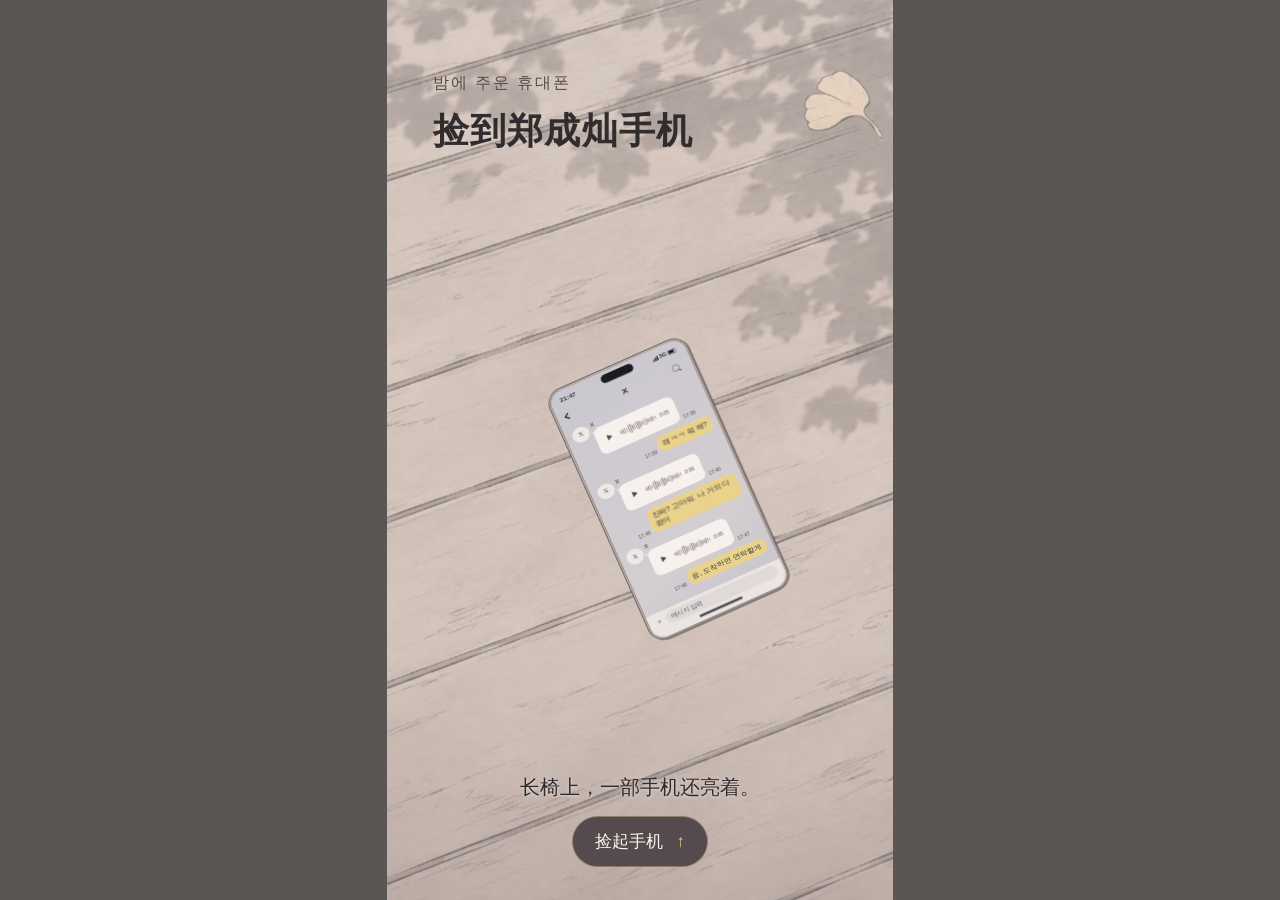
==== phone/index.html @ 981dafd4 "Stage reach and lift separately with a photo-referenced illustrated grip" ====
<!doctype html>
<html lang="zh-CN">
<head>
  <meta charset="utf-8">
  <meta name="viewport" content="width=device-width,initial-scale=1,viewport-fit=cover">
  <meta name="theme-color" content="#5b5554">
  <title>捡到郑成灿手机</title>
  <meta name="description" content="一部亮着的手机，一条没来得及回的消息。第一人称互动手书。">
  <link rel="stylesheet" href="film.css?v=5">
  <script defer src="film.js?v=5"></script>
</head>
<body>
  <main class="film" id="film" data-scene="opening" aria-label="捡到郑成灿手机">
    <div class="street" aria-hidden="true"><div class="pavement"></div></div>
    <div class="title">
      <span lang="ko">밤에 주운 휴대폰</span>
      <h1>捡到郑成灿手机</h1>
    </div>
    <div class="prop">
      <div class="phone">
        <div class="lcd" lang="ko">
          <div class="status"><span>21:47</span><span class="island"></span><span class="signals" aria-label="5G, 배터리 78%"><i class="bars"></i> 5G <i class="battery"></i></span></div>
          <header class="chat-head">
            <span class="back-icon" aria-hidden="true"></span><strong>X</strong>
            <button id="search-toggle" class="icon-button" aria-label="대화 검색" aria-expanded="false" disabled><i class="search-icon"></i></button>
          </header>
          <form id="search" class="search" hidden>
            <input id="query" type="search" aria-label="대화 검색" placeholder="대화 내용 검색">
            <button type="submit">찾기</button>
            <output id="search-result" aria-live="polite"></output>
          </form>
          <div id="messages" class="messages" role="region" aria-label="X와의 대화" tabindex="-1"></div>
          <div class="composer"><span aria-hidden="true">＋</span><span>메시지 입력</span></div>
          <div class="home-line"></div>
        </div>
      </div>
      <img class="held-art" src="media/held.webp" alt="" aria-hidden="true" draggable="false">
    </div>
    <img class="reach-art" src="media/reach.webp" alt="" aria-hidden="true" draggable="false">
    <div class="opening-copy">
      <p>长椅上，一部手机还亮着。</p>
      <button class="action" id="pickup">捡起手机 <span aria-hidden="true">↑</span></button>
    </div>
    <div class="chat-copy" hidden>
      <p>滑动查看聊天记录，点按播放韩语语音</p>
      <button class="action" id="listen">听见身后有人 <span aria-hidden="true">↗</span></button>
    </div>
    <section class="ending" aria-label="转身后的夜景" hidden>
      <img class="far" src="media/IMG_8201(1).jpeg" alt="夜色广场里回头望来的成灿" draggable="false">
      <img class="near" src="media/IMG_8200(1).jpeg" alt="灯光下近处的成灿" draggable="false">
    </section>
    <div class="ending-copy" hidden>
      <div class="subtitle"><span lang="ko">저기요. 혹시 그거 제 휴대폰이에요?</span><span>打扰一下，那是我的手机吗？</span></div>
      <button class="action" id="turn" hidden>转身抬头 <span aria-hidden="true">↗</span></button>
      <button class="action" id="restart" hidden>从头再看 <span aria-hidden="true">↺</span></button>
    </div>
    <span id="announcement" class="sr-only" role="status"></span>
  </main>
</body>
</html>
---- phone/film.css ----
:root { color-scheme: dark; font-family: -apple-system, BlinkMacSystemFont, "Apple SD Gothic Neo", "PingFang SC", sans-serif; }
* { box-sizing: border-box; }
[hidden] { display: none !important; }
body { margin: 0; min-height: 100vh; min-height: 100dvh; display: grid; place-items: center; overflow: hidden; background: #5b5554; }
button, input { font: inherit; }
button { cursor: pointer; }
button:focus-visible, [tabindex]:focus-visible { outline: 2px solid #e3bd73; outline-offset: -2px; }
.film {
  position: relative; overflow: hidden; isolation: isolate; container-type: inline-size;
  width: min(100vw, 56.25vh); width: min(100vw, 56.25dvh);
  aspect-ratio: 9 / 16; background: #bdb3af; color: #312c2d;
}
.street { position: absolute; inset: 0; overflow: hidden; background: #bdb3af; transition: transform 900ms ease, opacity 600ms ease; }
.pavement {
  position: absolute; inset: 0;
  background: linear-gradient(180deg, #f3ebe02a, transparent 36%, transparent 70%, #66565735),
    url("media/bench.webp") center / cover, #bdb3af;
  transform: scale(1.05); animation: look-down 1000ms ease-out both;
}
@keyframes look-down {
  from { transform: translateY(2%) scale(1.10); }
  to { transform: scale(1.05); }
}
.title { position: absolute; z-index: 2; top: 8%; left: 9%; transition: opacity 350ms; }
.title span { color: #544c49; font-size: 3.2cqw; letter-spacing: .12em; }
h1 { font-family: "Songti SC", "Noto Serif CJK SC", Georgia, serif; margin: .35em 0; font-size: 7.2cqw; font-weight: 600; letter-spacing: .035em; }
.prop {
  --on-bench: translate(8%, 11%) rotate(-24deg) scale(.43, .37);
  --reading: translate(0, 0) rotate(-3deg) scale(1);
  position: absolute; z-index: 1; width: 70%; left: 15%; top: 4.2%;
  aspect-ratio: 71.9 / 150; transform: var(--on-bench);
}
.phone {
  position: absolute; inset: 0; z-index: 1;
  background: #9c918c; border: .42cqw solid #554d4c; border-radius: 8.2cqw; padding: 1cqw;
  box-shadow: .45cqw .65cqw 0 #61565588, inset 0 0 0 .35cqw #d2c7bc; overflow: hidden;
}
.reach-art, .held-art { position: absolute; pointer-events: none; opacity: 0; }
.reach-art { z-index: 2; width: 52%; left: -2%; top: 51%; }
.held-art { z-index: 2; display: block; max-width: none; left: -44.917%; top: -12.365%; width: 189.279%; height: 138.628%; }
.film[data-scene="reaching"] .reach-art { animation: reach 620ms cubic-bezier(.16,.65,.35,1) both; }
.film[data-scene="lifting"] .reach-art { animation: release-reach 160ms linear both; }
@keyframes reach {
  from { opacity: 0; transform: translate(-30%, 40%) rotate(-6deg); }
  36% { opacity: 1; }
  to { opacity: 1; transform: translate(0, 0) rotate(0); }
}
@keyframes release-reach { from { opacity: 1; } to { opacity: 0; } }
.film:is([data-scene="chat"],[data-scene="heard"],[data-scene="turning"]) .phone {
  border-color: transparent; box-shadow: none; background: #d0cbd0;
}
.film[data-scene="lifting"] .prop { animation: raise-phone 1260ms cubic-bezier(.46,0,.22,1) both; }
.film[data-scene="lifting"] .held-art { animation: reveal-grip 160ms linear both; }
.film:is([data-scene="chat"], [data-scene="heard"], [data-scene="turning"]) .held-art { opacity: 1; }
.film:is([data-scene="chat"], [data-scene="heard"], [data-scene="turning"], [data-scene="ending"]) .prop {
  transform: var(--reading); transition: transform 820ms cubic-bezier(.23,.62,.25,1), opacity 500ms ease;
}
@keyframes raise-phone {
  from { transform: var(--on-bench); }
  to { transform: var(--reading); }
}
@keyframes reveal-grip { from { opacity: 0; } to { opacity: 1; } }
.film:is([data-scene="lifting"],[data-scene="chat"],[data-scene="heard"]) .street { transform: translateY(3%) scale(1.12); }
.film:not([data-scene="opening"]) .title { opacity: 0; pointer-events: none; }
.film[data-scene="heard"] .prop { transform: translateY(7%) rotate(-6deg) scale(.91); }
.film:is([data-scene="turning"],[data-scene="ending"]) .prop { opacity: 0; transform: translate(28%, 55%) rotate(-15deg) scale(.78); pointer-events: none; }
.film:is([data-scene="turning"],[data-scene="ending"]) .street { transform: translate(-25%, 23%) scale(1.38); opacity: .3; }
.lcd { height: 100%; display: flex; flex-direction: column; overflow: hidden; border-radius: 6.8cqw; background: linear-gradient(155deg, #c9c7cf, #d4ced1 68%, #c8c4cd); color: #393336; font-size: 3.5cqw; }
.status { position: relative; height: 9cqw; flex: none; display: flex; justify-content: space-between; align-items: center; padding: 1.6cqw 4.6cqw 0; font-size: 3.05cqw; font-weight: 700; }
.island { position: absolute; left: 50%; top: 1.7cqw; transform: translateX(-50%); background: #191b1e; width: 16cqw; height: 4.6cqw; border-radius: 9cqw; }
.signals { display: flex; align-items: center; gap: .7cqw; font-size: 2.55cqw; }
.bars { width: 3cqw; height: 2.5cqw; background: #181c22; clip-path: polygon(0 68%,18% 68%,18% 100%,27% 100%,27% 45%,45% 45%,45% 100%,54% 100%,54% 23%,72% 23%,72% 100%,81% 100%,81% 0,100% 0,100% 100%,0 100%); }
.battery { position: relative; width: 4cqw; height: 2.25cqw; border: 1px solid #181c22; border-radius: .5cqw; }
.battery::before { content: ""; position: absolute; inset: .25cqw 23% .25cqw .25cqw; border-radius: .2cqw; background: #181c22; }
.chat-head { display: grid; grid-template-columns: 1fr 2fr 1fr; align-items: center; justify-items: center; min-height: 10.5cqw; flex: none; padding: 0 3cqw; font-size: 4.3cqw; }
.back-icon { background: #181c22; width: 3.6cqw; height: 3.6cqw; clip-path: polygon(65% 0, 77% 13%, 34% 50%, 77% 87%, 65% 100%, 8% 50%); justify-self: start; }
.icon-button { justify-self: end; width: 10cqw; height: 10cqw; border: 0; background: transparent; color: inherit; display: grid; place-items: center; }
.search-icon { width: 3.5cqw; height: 3.5cqw; border: 1.5px solid; border-radius: 50%; position: relative; }
.search-icon::after { content: ""; position: absolute; width: 1.65cqw; height: 1.5px; background: currentColor; top: 100%; left: 78%; transform: rotate(45deg); }
.search { padding: 1cqw 3cqw; display: flex; gap: 1cqw; align-items: center; flex-wrap: wrap; }
.search input { flex: 1; min-width: 0; font-size: max(16px, 3.5cqw); border-radius: 1cqw; }
.search button { border: 0; border-radius: 1cqw; padding: 2cqw; background: #e9d38c; color: #181c22; }
.search output { width: 100%; font-size: 3cqw; }
.messages { flex: 1; min-height: 0; overflow-y: auto; overscroll-behavior: contain; -webkit-overflow-scrolling: touch; padding: 2cqw 3cqw 3cqw; touch-action: pan-y; }
.date { width: max-content; max-width: 100%; margin: 2cqw auto 3.5cqw; border-radius: 9cqw; background: #9a909541; color: #494146; padding: 1.2cqw 2.5cqw; font-size: 2.75cqw; }
.row { display: flex; gap: 1.5cqw; align-items: flex-start; margin-bottom: 2.8cqw; }
.avatar { display: grid; place-items: center; width: 8cqw; height: 8cqw; flex: none; border-radius: 50%; background: #eee9e6; color: #51474c; font: 3.3cqw Georgia, serif; }
.name { font-size: 2.95cqw; margin-bottom: .8cqw; }
.content { min-width: 0; max-width: 73%; }
.bubble { margin: 0; position: relative; background: #f6f1ed; color: #393336; border-radius: 3.2cqw; padding: 1.8cqw 2.15cqw; line-height: 1.38; word-break: keep-all; overflow-wrap: anywhere; }
.bubble::before { content: ""; position: absolute; top: 1.3cqw; left: -1cqw; border-right: 1.3cqw solid #f6f1ed; border-bottom: 1.1cqw solid transparent; }
.mine { flex-direction: row-reverse; }
.mine .bubble { background: #e9d38c; }
.mine .bubble::before { left: auto; right: -1cqw; transform: scaleX(-1); border-right-color: #e9d38c; }
.row time { align-self: flex-end; color: #5b5158; font-size: 2.4cqw; white-space: nowrap; }
.row.match .bubble { outline: 2px solid #a26519; }
.voice { display: flex; align-items: center; gap: 1.5cqw; padding: .4cqw 1.4cqw .4cqw 0; border: 0; border-radius: 3.2cqw; background: #f6f1ed; color: #4a4248; min-height: 11.4cqw; }
.voice .play { font-size: 3.6cqw; min-width: 8cqw; text-align: center; }
.wave { position: relative; width: 18cqw; height: 5cqw; display: flex; align-items: center; gap: .45cqw; }
.wave i { width: .5cqw; border-radius: 1cqw; background: #9b8f96; height: var(--height); }
.wave i.elapsed { background: #665660; }
.voice time { align-self: center; font-variant-numeric: tabular-nums; }
.composer { display: grid; grid-template-columns: auto 1fr; align-items: center; gap: 2cqw; background: #ece6e3; flex: none; min-height: 9.7cqw; padding: 1.4cqw 3cqw 1cqw; color: #53585e; }
.composer span:nth-child(2) { color: #555b63; background: #e0d9d8; border-radius: 5cqw; padding: 1.3cqw 2.4cqw; font-size: 3cqw; }
.home-line { position: relative; flex: none; height: 4cqw; background: #ece6e3; }
.home-line::after { content: ""; position: absolute; top: .8cqw; left: 34%; width: 32%; height: .9cqw; border-radius: 9cqw; background: #24252b; }
.opening-copy,.chat-copy,.ending-copy { position: absolute; z-index: 3; bottom: 3.7%; left: 6%; right: 6%; text-align: center; }
.opening-copy p,.chat-copy p { margin: 0 0 1.5cqw; color: #30292d; text-shadow: 0 1px 3px #e7dfd6; font-size: 3.3cqw; }
.opening-copy p { margin-bottom: 3cqw; font-size: 4cqw; }
.action { border: 1px solid #e1c49a67; padding: 2.5cqw 4.4cqw; min-height: 44px; border-radius: 10cqw; background: #4d4347ed; color: #fff6ed; font-size: clamp(13px,3.35cqw,18px); }
.action span { margin-left: 1.6cqw; color: #e7bf87; }
.ending { position: absolute; z-index: 2; inset: 0; pointer-events: none; }
.ending img { width: 100%; height: 100%; object-fit: cover; object-position: 47% center; position: absolute; inset: 0; opacity: 0; }
.ending .near { object-position: center; transition: opacity 850ms ease, transform 2s ease-out; transform: scale(1.03); }
.film:is([data-scene="turning"],[data-scene="ending"]) .far { animation: turn-up 1250ms cubic-bezier(.18,.6,.27,1) both; }
@keyframes turn-up {
  from { opacity: 0; transform: translate(16%, -11%) scale(1.22); }
  55% { opacity: 1; }
  to { opacity: 1; transform: scale(1.025); }
}
.film[data-scene="ending"] .near { opacity: 1; transform: scale(1); }
.ending-copy { bottom: 4%; }
.subtitle { display: grid; gap: .7cqw; margin: 0 auto 3cqw; width: fit-content; max-width: 100%; background: #171b20dc; padding: 2cqw 3cqw; border-radius: 1.5cqw; font-size: 3.5cqw; }
.subtitle span + span { color: #e7d4b9; font-size: 3.12cqw; }
.sr-only { position: absolute; width: 1px; height: 1px; overflow: hidden; clip-path: inset(50%); }
@media (prefers-reduced-motion: reduce) {
  *, *::before, *::after { animation-duration: 1ms !important; transition-duration: 1ms !important; }
}
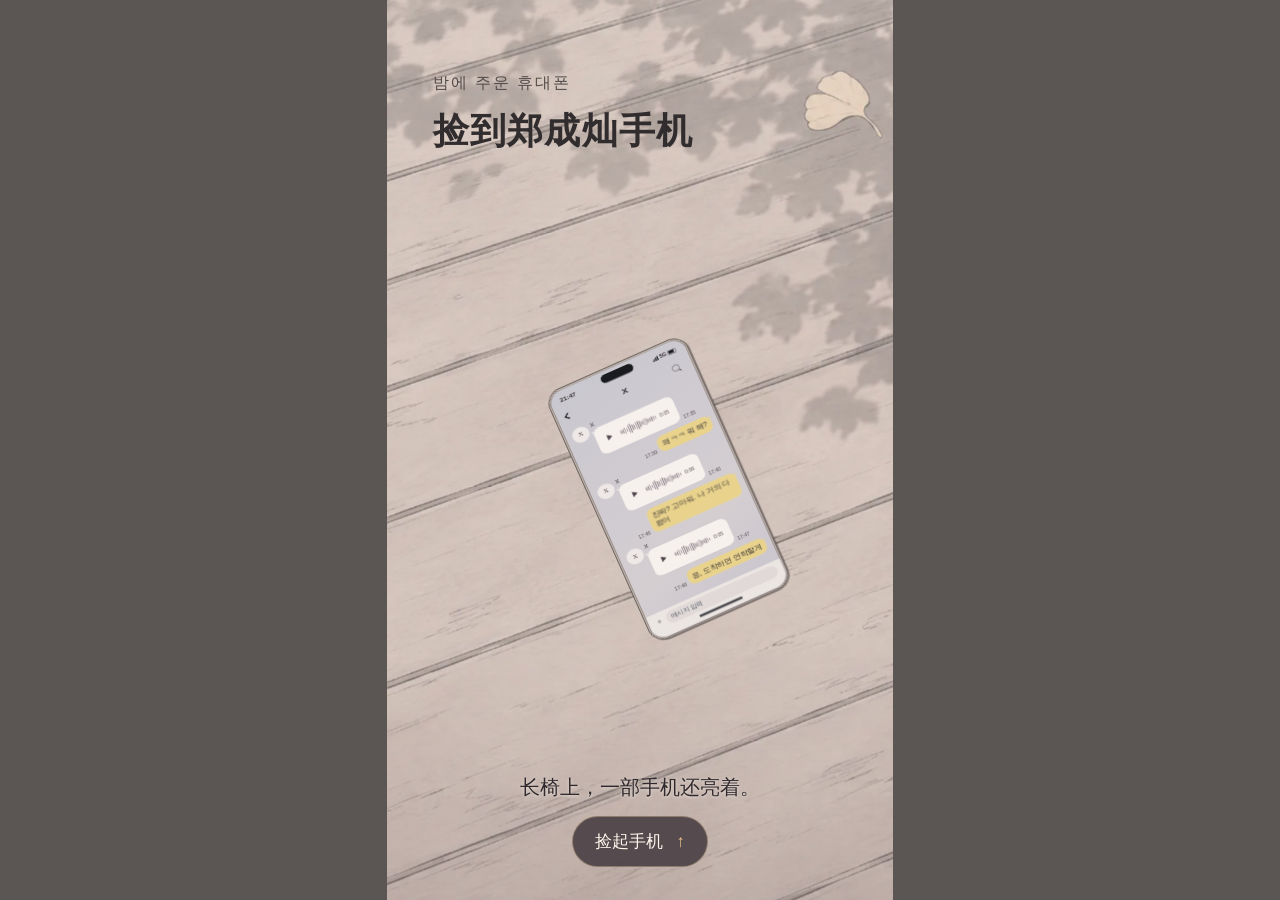
==== commit 98f78a01: "Polish chat scrolling and the reach sleeve edge" ====
--- a/phone/index.html
+++ b/phone/index.html
@@ -6,7 +6,7 @@
   <meta name="theme-color" content="#5b5554">
   <title>捡到郑成灿手机</title>
   <meta name="description" content="一部亮着的手机，一条没来得及回的消息。第一人称互动手书。">
-  <link rel="stylesheet" href="film.css?v=5">
+  <link rel="stylesheet" href="film.css?v=5.1">
   <script defer src="film.js?v=5"></script>
 </head>
 <body>
--- a/phone/film.css
+++ b/phone/film.css
@@ -126,3 +126,8 @@
 @media (prefers-reduced-motion: reduce) {
   *, *::before, *::after { animation-duration: 1ms !important; transition-duration: 1ms !important; }
 }
+
+.reach-art { mask-image: linear-gradient(to bottom, black 80%, transparent 100%); }
+.messages { scrollbar-width: none; }
+.messages::-webkit-scrollbar { display: none; }
+.chat-copy { bottom: 2.5%; }
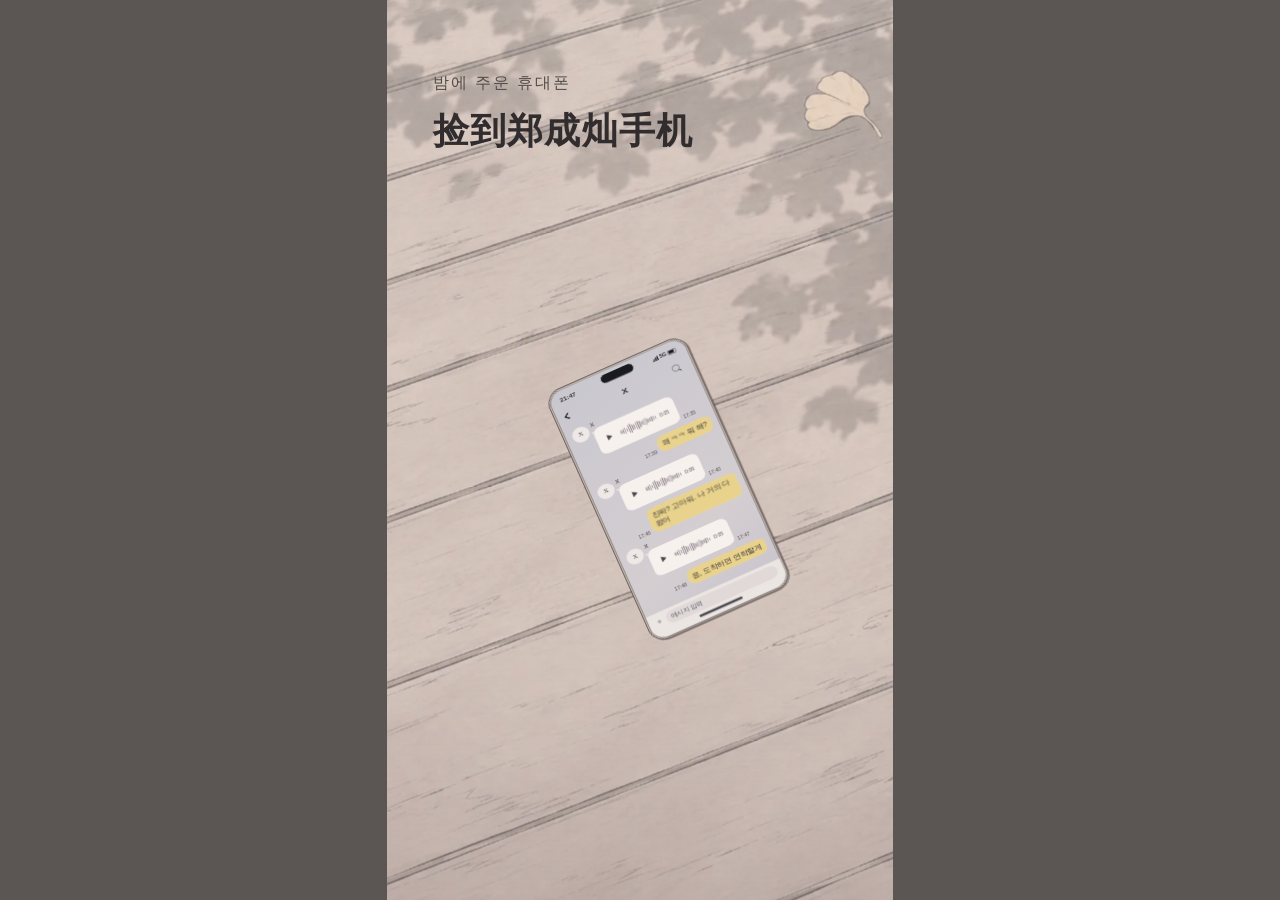
==== commit 4764d0ab: "Pick up the phone directly and remove the chat overlay" ====
--- a/phone/index.html
+++ b/phone/index.html
@@ -6,8 +6,8 @@
   <meta name="theme-color" content="#5b5554">
   <title>捡到郑成灿手机</title>
   <meta name="description" content="一部亮着的手机，一条没来得及回的消息。第一人称互动手书。">
-  <link rel="stylesheet" href="film.css?v=5.1">
-  <script defer src="film.js?v=5"></script>
+  <link rel="stylesheet" href="film.css?v=6">
+  <script defer src="film.js?v=6"></script>
 </head>
 <body>
   <main class="film" id="film" data-scene="opening" aria-label="捡到郑成灿手机">
@@ -34,17 +34,10 @@
           <div class="home-line"></div>
         </div>
       </div>
+      <button class="pickup-target" id="pickup" type="button" aria-label="捡起手机"></button>
       <img class="held-art" src="media/held.webp" alt="" aria-hidden="true" draggable="false">
     </div>
     <img class="reach-art" src="media/reach.webp" alt="" aria-hidden="true" draggable="false">
-    <div class="opening-copy">
-      <p>长椅上，一部手机还亮着。</p>
-      <button class="action" id="pickup">捡起手机 <span aria-hidden="true">↑</span></button>
-    </div>
-    <div class="chat-copy" hidden>
-      <p>滑动查看聊天记录，点按播放韩语语音</p>
-      <button class="action" id="listen">听见身后有人 <span aria-hidden="true">↗</span></button>
-    </div>
     <section class="ending" aria-label="转身后的夜景" hidden>
       <img class="far" src="media/IMG_8201(1).jpeg" alt="夜色广场里回头望来的成灿" draggable="false">
       <img class="near" src="media/IMG_8200(1).jpeg" alt="灯光下近处的成灿" draggable="false">
--- a/phone/film.css
+++ b/phone/film.css
@@ -35,6 +35,7 @@
   background: #9c918c; border: .42cqw solid #554d4c; border-radius: 8.2cqw; padding: 1cqw;
   box-shadow: .45cqw .65cqw 0 #61565588, inset 0 0 0 .35cqw #d2c7bc; overflow: hidden;
 }
+.pickup-target { position: absolute; inset: 0; z-index: 3; border: 0; border-radius: 8.2cqw; background: transparent; -webkit-tap-highlight-color: transparent; }
 .reach-art, .held-art { position: absolute; pointer-events: none; opacity: 0; }
 .reach-art { z-index: 2; width: 52%; left: -2%; top: 51%; }
 .held-art { z-index: 2; display: block; max-width: none; left: -44.917%; top: -12.365%; width: 189.279%; height: 138.628%; }
@@ -104,9 +105,7 @@
 .composer span:nth-child(2) { color: #555b63; background: #e0d9d8; border-radius: 5cqw; padding: 1.3cqw 2.4cqw; font-size: 3cqw; }
 .home-line { position: relative; flex: none; height: 4cqw; background: #ece6e3; }
 .home-line::after { content: ""; position: absolute; top: .8cqw; left: 34%; width: 32%; height: .9cqw; border-radius: 9cqw; background: #24252b; }
-.opening-copy,.chat-copy,.ending-copy { position: absolute; z-index: 3; bottom: 3.7%; left: 6%; right: 6%; text-align: center; }
-.opening-copy p,.chat-copy p { margin: 0 0 1.5cqw; color: #30292d; text-shadow: 0 1px 3px #e7dfd6; font-size: 3.3cqw; }
-.opening-copy p { margin-bottom: 3cqw; font-size: 4cqw; }
+.ending-copy { position: absolute; z-index: 3; bottom: 3.7%; left: 6%; right: 6%; text-align: center; }
 .action { border: 1px solid #e1c49a67; padding: 2.5cqw 4.4cqw; min-height: 44px; border-radius: 10cqw; background: #4d4347ed; color: #fff6ed; font-size: clamp(13px,3.35cqw,18px); }
 .action span { margin-left: 1.6cqw; color: #e7bf87; }
 .ending { position: absolute; z-index: 2; inset: 0; pointer-events: none; }
@@ -130,4 +129,3 @@
 .reach-art { mask-image: linear-gradient(to bottom, black 80%, transparent 100%); }
 .messages { scrollbar-width: none; }
 .messages::-webkit-scrollbar { display: none; }
-.chat-copy { bottom: 2.5%; }
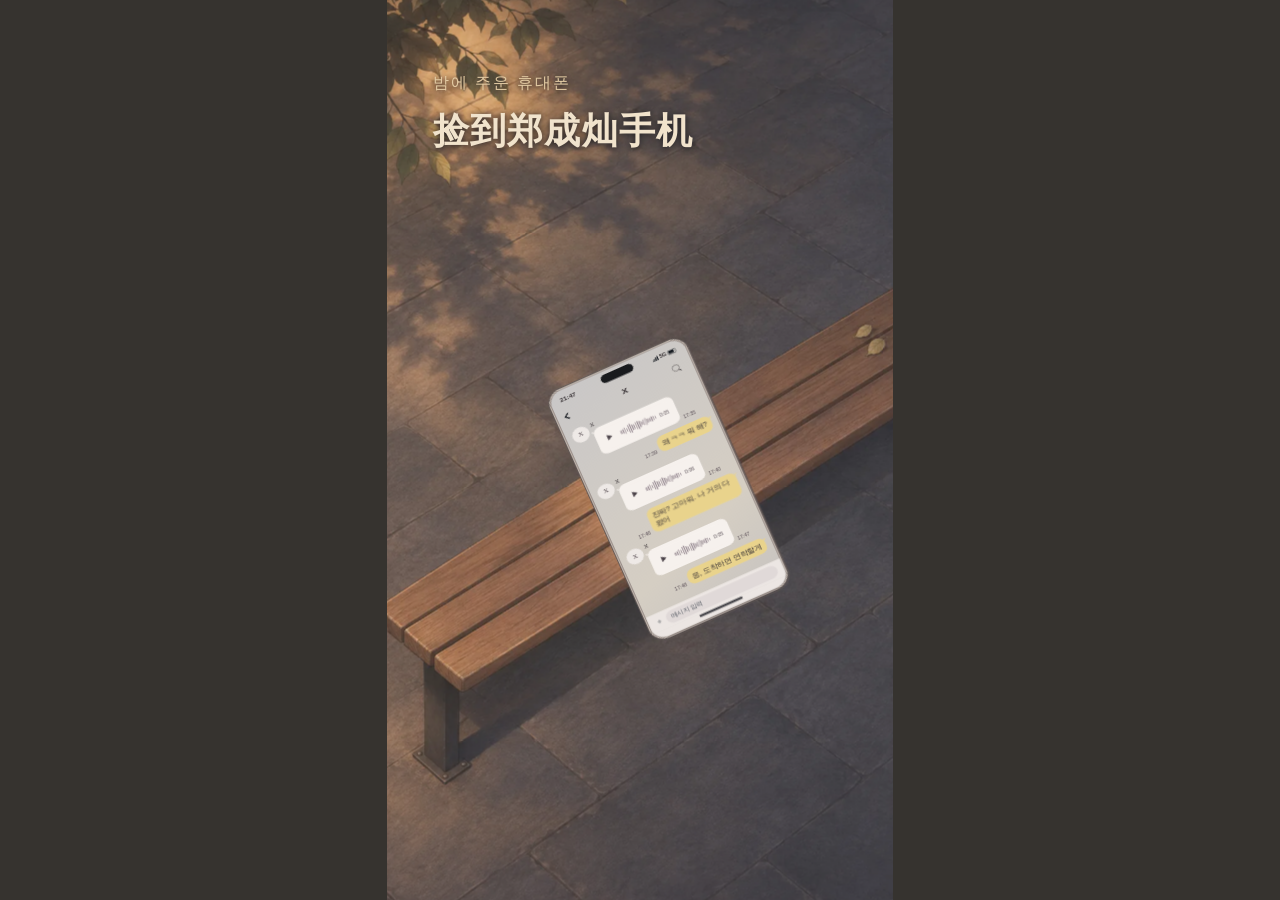
==== commit d0b75292: "Add story sound effects, outside double-tap, and the nighttime bench" ====
--- a/phone/index.html
+++ b/phone/index.html
@@ -6,8 +6,8 @@
   <meta name="theme-color" content="#5b5554">
   <title>捡到郑成灿手机</title>
   <meta name="description" content="一部亮着的手机，一条没来得及回的消息。第一人称互动手书。">
-  <link rel="stylesheet" href="film.css?v=6">
-  <script defer src="film.js?v=6"></script>
+  <link rel="stylesheet" href="film.css?v=7">
+  <script defer src="film.js?v=7"></script>
 </head>
 <body>
   <main class="film" id="film" data-scene="opening" aria-label="捡到郑成灿手机">
@@ -16,6 +16,7 @@
       <span lang="ko">밤에 주운 휴대폰</span>
       <h1>捡到郑成灿手机</h1>
     </div>
+    <button class="outside-phone" id="continue-story" type="button" aria-label="连续点两次手机外继续剧情" hidden></button>
     <div class="prop">
       <div class="phone">
         <div class="lcd" lang="ko">
--- a/phone/film.css
+++ b/phone/film.css
@@ -1,29 +1,30 @@
 :root { color-scheme: dark; font-family: -apple-system, BlinkMacSystemFont, "Apple SD Gothic Neo", "PingFang SC", sans-serif; }
 * { box-sizing: border-box; }
 [hidden] { display: none !important; }
-body { margin: 0; min-height: 100vh; min-height: 100dvh; display: grid; place-items: center; overflow: hidden; background: #5b5554; }
+body { margin: 0; min-height: 100vh; min-height: 100dvh; display: grid; place-items: center; overflow: hidden; background: #36332f; }
 button, input { font: inherit; }
 button { cursor: pointer; }
 button:focus-visible, [tabindex]:focus-visible { outline: 2px solid #e3bd73; outline-offset: -2px; }
 .film {
   position: relative; overflow: hidden; isolation: isolate; container-type: inline-size;
   width: min(100vw, 56.25vh); width: min(100vw, 56.25dvh);
-  aspect-ratio: 9 / 16; background: #bdb3af; color: #312c2d;
+  aspect-ratio: 9 / 16; background: #5b554e; color: #312c2d;
 }
-.street { position: absolute; inset: 0; overflow: hidden; background: #bdb3af; transition: transform 900ms ease, opacity 600ms ease; }
+.street { position: absolute; inset: 0; overflow: hidden; background: #5b554e; transition: transform 900ms ease, opacity 600ms ease; }
 .pavement {
   position: absolute; inset: 0;
-  background: linear-gradient(180deg, #f3ebe02a, transparent 36%, transparent 70%, #66565735),
-    url("media/bench.webp") center / cover, #bdb3af;
+  background: linear-gradient(180deg, #24232930, transparent 36%, transparent 70%, #28252c36),
+    url("media/night-bench.webp") center / cover, #5b554e;
   transform: scale(1.05); animation: look-down 1000ms ease-out both;
 }
 @keyframes look-down {
   from { transform: translateY(2%) scale(1.10); }
   to { transform: scale(1.05); }
 }
-.title { position: absolute; z-index: 2; top: 8%; left: 9%; transition: opacity 350ms; }
-.title span { color: #544c49; font-size: 3.2cqw; letter-spacing: .12em; }
+.title { position: absolute; z-index: 2; top: 8%; left: 9%; color: #f1e3cc; text-shadow: 0 1px 6px #1f1e21; transition: opacity 350ms; }
+.title span { color: #e2caa3; font-size: 3.2cqw; letter-spacing: .12em; }
 h1 { font-family: "Songti SC", "Noto Serif CJK SC", Georgia, serif; margin: .35em 0; font-size: 7.2cqw; font-weight: 600; letter-spacing: .035em; }
+.outside-phone { position: absolute; inset: 0; z-index: 0; border: 0; background: transparent; touch-action: manipulation; -webkit-tap-highlight-color: transparent; }
 .prop {
   --on-bench: translate(8%, 11%) rotate(-24deg) scale(.43, .37);
   --reading: translate(0, 0) rotate(-3deg) scale(1);
@@ -37,8 +38,8 @@
 }
 .pickup-target { position: absolute; inset: 0; z-index: 3; border: 0; border-radius: 8.2cqw; background: transparent; -webkit-tap-highlight-color: transparent; }
 .reach-art, .held-art { position: absolute; pointer-events: none; opacity: 0; }
-.reach-art { z-index: 2; width: 52%; left: -2%; top: 51%; }
-.held-art { z-index: 2; display: block; max-width: none; left: -44.917%; top: -12.365%; width: 189.279%; height: 138.628%; }
+.reach-art { filter: sepia(.13) brightness(.92); z-index: 2; width: 52%; left: -2%; top: 51%; }
+.held-art { filter: sepia(.13) brightness(.92); z-index: 2; display: block; max-width: none; left: -44.917%; top: -12.365%; width: 189.279%; height: 138.628%; }
 .film[data-scene="reaching"] .reach-art { animation: reach 620ms cubic-bezier(.16,.65,.35,1) both; }
 .film[data-scene="lifting"] .reach-art { animation: release-reach 160ms linear both; }
 @keyframes reach {
@@ -66,7 +67,7 @@
 .film[data-scene="heard"] .prop { transform: translateY(7%) rotate(-6deg) scale(.91); }
 .film:is([data-scene="turning"],[data-scene="ending"]) .prop { opacity: 0; transform: translate(28%, 55%) rotate(-15deg) scale(.78); pointer-events: none; }
 .film:is([data-scene="turning"],[data-scene="ending"]) .street { transform: translate(-25%, 23%) scale(1.38); opacity: .3; }
-.lcd { height: 100%; display: flex; flex-direction: column; overflow: hidden; border-radius: 6.8cqw; background: linear-gradient(155deg, #c9c7cf, #d4ced1 68%, #c8c4cd); color: #393336; font-size: 3.5cqw; }
+.lcd { height: 100%; display: flex; flex-direction: column; overflow: hidden; border-radius: 6.8cqw; background: linear-gradient(155deg, #c9c7c7, #d5cec3 68%, #c7c3c0); color: #393336; font-size: 3.5cqw; }
 .status { position: relative; height: 9cqw; flex: none; display: flex; justify-content: space-between; align-items: center; padding: 1.6cqw 4.6cqw 0; font-size: 3.05cqw; font-weight: 700; }
 .island { position: absolute; left: 50%; top: 1.7cqw; transform: translateX(-50%); background: #191b1e; width: 16cqw; height: 4.6cqw; border-radius: 9cqw; }
 .signals { display: flex; align-items: center; gap: .7cqw; font-size: 2.55cqw; }
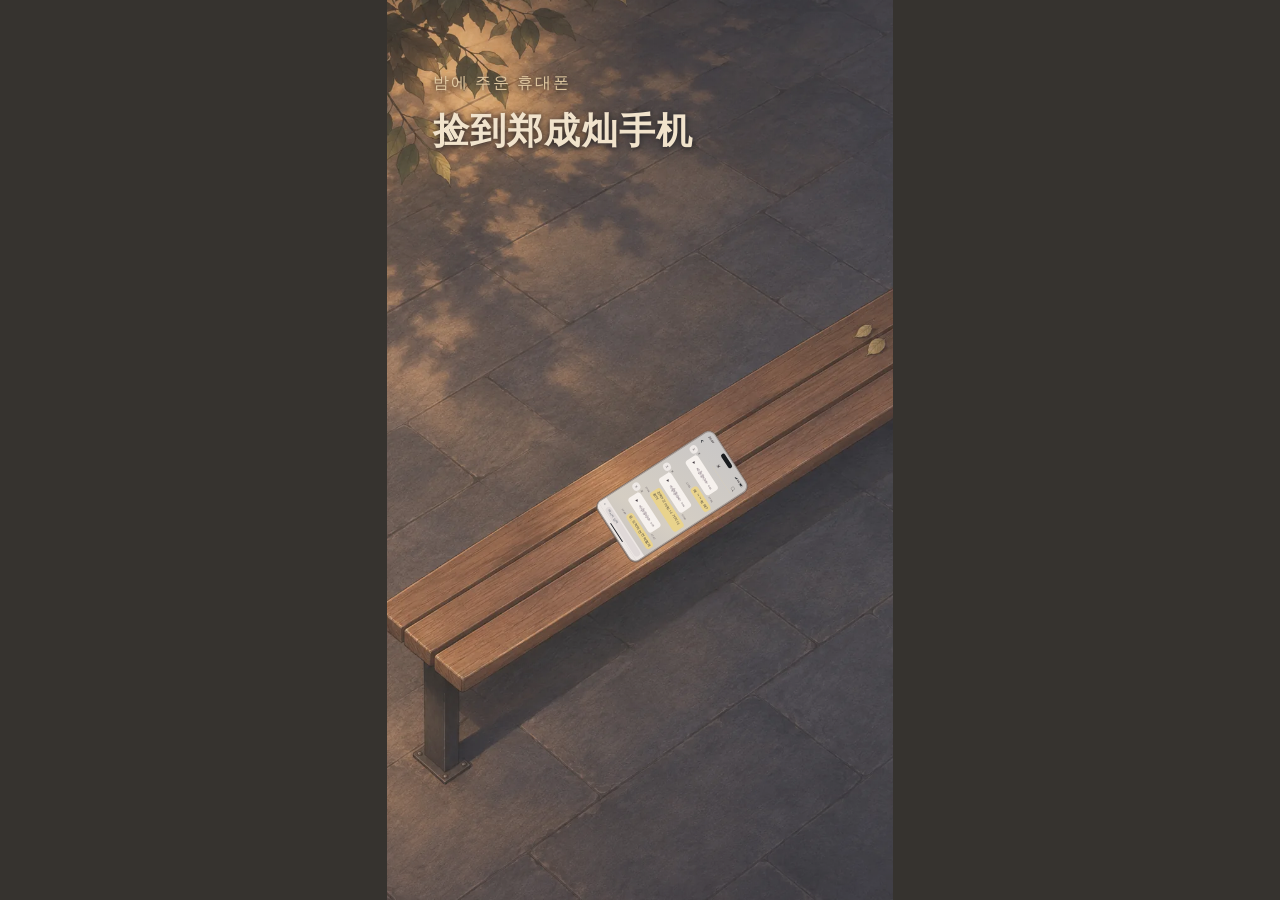
==== commit 644a8bff: "Fit the phone on the bench and soften touch feedback" ====
--- a/phone/index.html
+++ b/phone/index.html
@@ -6,8 +6,8 @@
   <meta name="theme-color" content="#5b5554">
   <title>捡到郑成灿手机</title>
   <meta name="description" content="一部亮着的手机，一条没来得及回的消息。第一人称互动手书。">
-  <link rel="stylesheet" href="film.css?v=7">
-  <script defer src="film.js?v=7"></script>
+  <link rel="stylesheet" href="film.css?v=8">
+  <script defer src="film.js?v=8"></script>
 </head>
 <body>
   <main class="film" id="film" data-scene="opening" aria-label="捡到郑成灿手机">
--- a/phone/film.css
+++ b/phone/film.css
@@ -15,7 +15,7 @@
   position: absolute; inset: 0;
   background: linear-gradient(180deg, #24232930, transparent 36%, transparent 70%, #28252c36),
     url("media/night-bench.webp") center / cover, #5b554e;
-  transform: scale(1.05); animation: look-down 1000ms ease-out both;
+  transform: scale(1.05);
 }
 @keyframes look-down {
   from { transform: translateY(2%) scale(1.10); }
@@ -26,7 +26,7 @@
 h1 { font-family: "Songti SC", "Noto Serif CJK SC", Georgia, serif; margin: .35em 0; font-size: 7.2cqw; font-weight: 600; letter-spacing: .035em; }
 .outside-phone { position: absolute; inset: 0; z-index: 0; border: 0; background: transparent; touch-action: manipulation; -webkit-tap-highlight-color: transparent; }
 .prop {
-  --on-bench: translate(8%, 11%) rotate(-24deg) scale(.43, .37);
+  --on-bench: translate(9%, 12%) rotate(57deg) scale(.205, .19);
   --reading: translate(0, 0) rotate(-3deg) scale(1);
   position: absolute; z-index: 1; width: 70%; left: 15%; top: 4.2%;
   aspect-ratio: 71.9 / 150; transform: var(--on-bench);
@@ -38,7 +38,7 @@
 }
 .pickup-target { position: absolute; inset: 0; z-index: 3; border: 0; border-radius: 8.2cqw; background: transparent; -webkit-tap-highlight-color: transparent; }
 .reach-art, .held-art { position: absolute; pointer-events: none; opacity: 0; }
-.reach-art { filter: sepia(.13) brightness(.92); z-index: 2; width: 52%; left: -2%; top: 51%; }
+.reach-art { filter: sepia(.13) brightness(.92); z-index: 2; width: 39%; left: 12%; top: 53%; }
 .held-art { filter: sepia(.13) brightness(.92); z-index: 2; display: block; max-width: none; left: -44.917%; top: -12.365%; width: 189.279%; height: 138.628%; }
 .film[data-scene="reaching"] .reach-art { animation: reach 620ms cubic-bezier(.16,.65,.35,1) both; }
 .film[data-scene="lifting"] .reach-art { animation: release-reach 160ms linear both; }
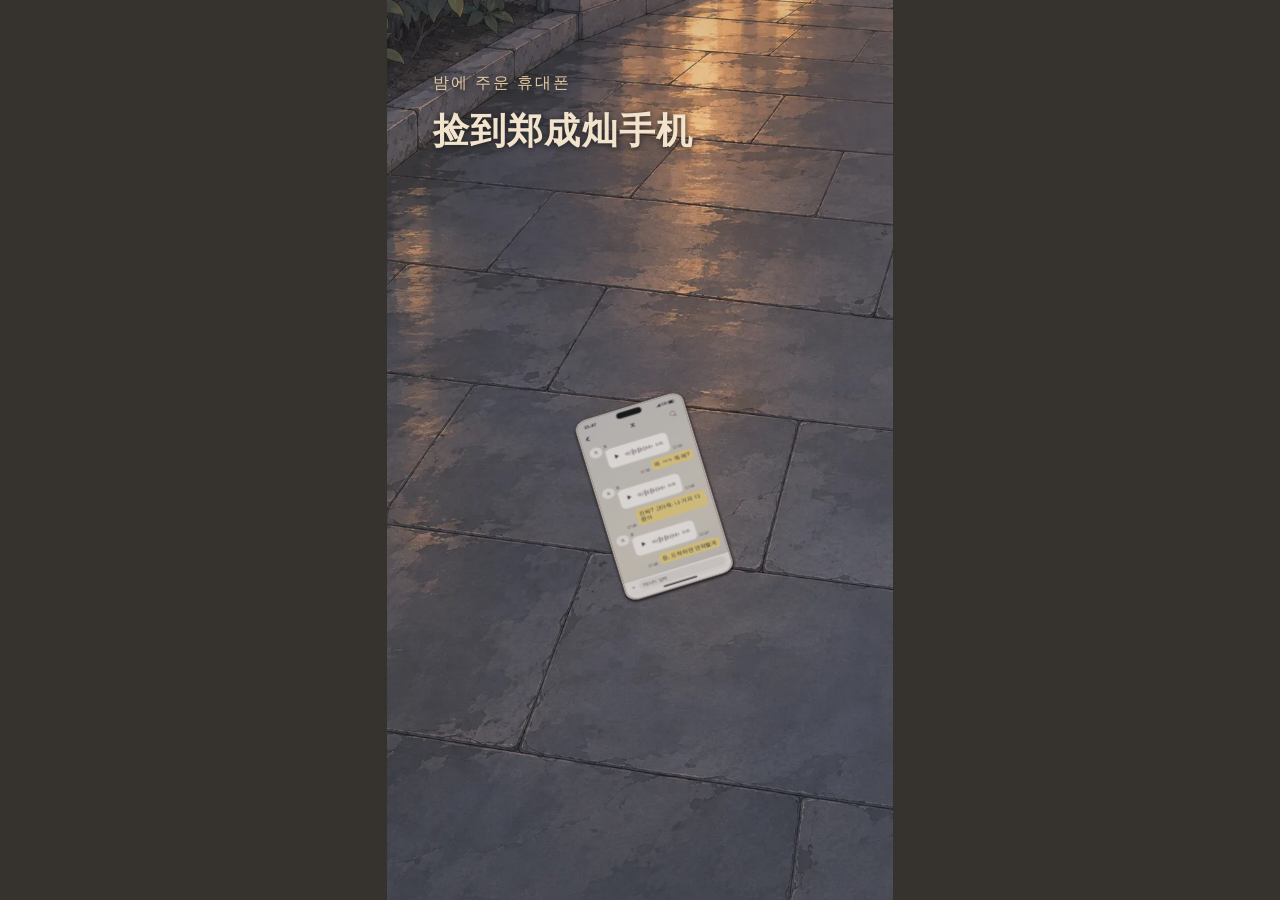
==== commit 19190985: "Open on a closer pavement shot with iPhone-style taps" ====
--- a/phone/index.html
+++ b/phone/index.html
@@ -6,8 +6,8 @@
   <meta name="theme-color" content="#5b5554">
   <title>捡到郑成灿手机</title>
   <meta name="description" content="一部亮着的手机，一条没来得及回的消息。第一人称互动手书。">
-  <link rel="stylesheet" href="film.css?v=8">
-  <script defer src="film.js?v=8"></script>
+  <link rel="stylesheet" href="film.css?v=11">
+  <script defer src="film.js?v=11"></script>
 </head>
 <body>
   <main class="film" id="film" data-scene="opening" aria-label="捡到郑成灿手机">
--- a/phone/film.css
+++ b/phone/film.css
@@ -14,31 +14,31 @@
 .pavement {
   position: absolute; inset: 0;
   background: linear-gradient(180deg, #24232930, transparent 36%, transparent 70%, #28252c36),
-    url("media/night-bench.webp") center / cover, #5b554e;
-  transform: scale(1.05);
-}
-@keyframes look-down {
-  from { transform: translateY(2%) scale(1.10); }
-  to { transform: scale(1.05); }
+    url("media/pavement.webp") 50% 66% / cover, #5b554e;
+  transform: scale(1.2);
 }
 .title { position: absolute; z-index: 2; top: 8%; left: 9%; color: #f1e3cc; text-shadow: 0 1px 6px #1f1e21; transition: opacity 350ms; }
 .title span { color: #e2caa3; font-size: 3.2cqw; letter-spacing: .12em; }
 h1 { font-family: "Songti SC", "Noto Serif CJK SC", Georgia, serif; margin: .35em 0; font-size: 7.2cqw; font-weight: 600; letter-spacing: .035em; }
 .outside-phone { position: absolute; inset: 0; z-index: 0; border: 0; background: transparent; touch-action: manipulation; -webkit-tap-highlight-color: transparent; }
 .prop {
-  --on-bench: translate(9%, 12%) rotate(57deg) scale(.205, .19);
-  --reading: translate(0, 0) rotate(-3deg) scale(1);
+  --on-ground: translate(4%, 12%) rotate(-17deg) scale(.32, .255);
+  --reading: translate(0, 1%) rotate(-3deg) scale(.81);
   position: absolute; z-index: 1; width: 70%; left: 15%; top: 4.2%;
-  aspect-ratio: 71.9 / 150; transform: var(--on-bench);
+  aspect-ratio: 71.9 / 150; transform: var(--on-ground);
 }
 .phone {
   position: absolute; inset: 0; z-index: 1;
   background: #9c918c; border: .42cqw solid #554d4c; border-radius: 8.2cqw; padding: 1cqw;
   box-shadow: .45cqw .65cqw 0 #61565588, inset 0 0 0 .35cqw #d2c7bc; overflow: hidden;
 }
+.film:is([data-scene="opening"], [data-scene="reaching"]) .phone {
+  box-shadow: 0 1.2cqw 1.6cqw .35cqw #120f13b8, inset 0 0 0 .35cqw #d2c7bc;
+}
+.film:is([data-scene="opening"], [data-scene="reaching"]) .lcd { filter: brightness(.88); }
 .pickup-target { position: absolute; inset: 0; z-index: 3; border: 0; border-radius: 8.2cqw; background: transparent; -webkit-tap-highlight-color: transparent; }
 .reach-art, .held-art { position: absolute; pointer-events: none; opacity: 0; }
-.reach-art { filter: sepia(.13) brightness(.92); z-index: 2; width: 39%; left: 12%; top: 53%; }
+.reach-art { filter: sepia(.13) brightness(.92); z-index: 2; width: 47%; left: 2%; top: 48%; }
 .held-art { filter: sepia(.13) brightness(.92); z-index: 2; display: block; max-width: none; left: -44.917%; top: -12.365%; width: 189.279%; height: 138.628%; }
 .film[data-scene="reaching"] .reach-art { animation: reach 620ms cubic-bezier(.16,.65,.35,1) both; }
 .film[data-scene="lifting"] .reach-art { animation: release-reach 160ms linear both; }
@@ -58,13 +58,13 @@
   transform: var(--reading); transition: transform 820ms cubic-bezier(.23,.62,.25,1), opacity 500ms ease;
 }
 @keyframes raise-phone {
-  from { transform: var(--on-bench); }
+  from { transform: var(--on-ground); }
   to { transform: var(--reading); }
 }
 @keyframes reveal-grip { from { opacity: 0; } to { opacity: 1; } }
 .film:is([data-scene="lifting"],[data-scene="chat"],[data-scene="heard"]) .street { transform: translateY(3%) scale(1.12); }
 .film:not([data-scene="opening"]) .title { opacity: 0; pointer-events: none; }
-.film[data-scene="heard"] .prop { transform: translateY(7%) rotate(-6deg) scale(.91); }
+.film[data-scene="heard"] .prop { transform: translateY(7%) rotate(-6deg) scale(.76); }
 .film:is([data-scene="turning"],[data-scene="ending"]) .prop { opacity: 0; transform: translate(28%, 55%) rotate(-15deg) scale(.78); pointer-events: none; }
 .film:is([data-scene="turning"],[data-scene="ending"]) .street { transform: translate(-25%, 23%) scale(1.38); opacity: .3; }
 .lcd { height: 100%; display: flex; flex-direction: column; overflow: hidden; border-radius: 6.8cqw; background: linear-gradient(155deg, #c9c7c7, #d5cec3 68%, #c7c3c0); color: #393336; font-size: 3.5cqw; }
